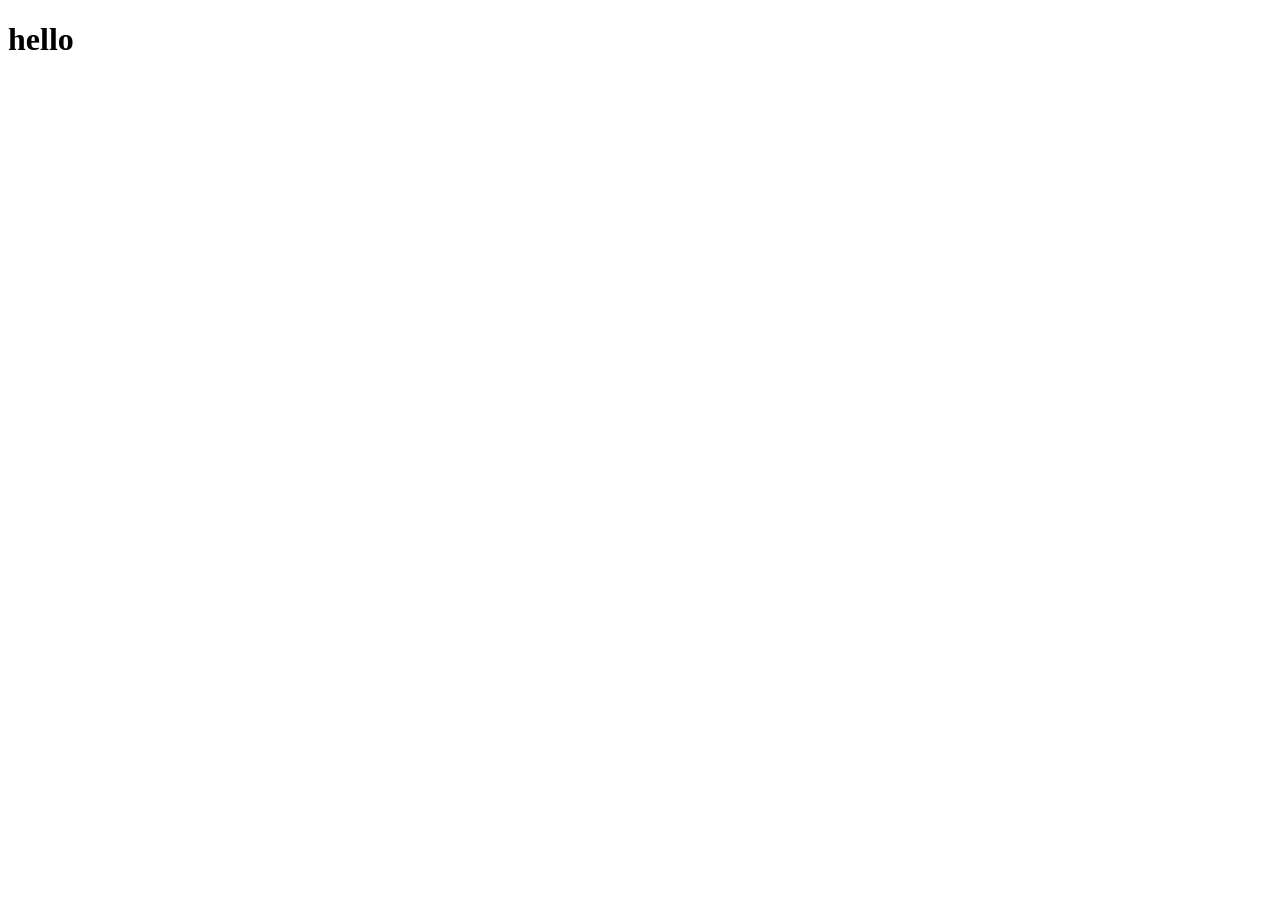
==== index.html @ aba77a45 "index" ====
<!DOCTYPE html>
<html lang="en">

<head>
    <meta charset="UTF-8">
    <meta name="viewport" content="width=device-width, initial-scale=1.0">
    <title>Document</title>
</head>

<body>
    <h1>hello</h1>
</body>

</html>
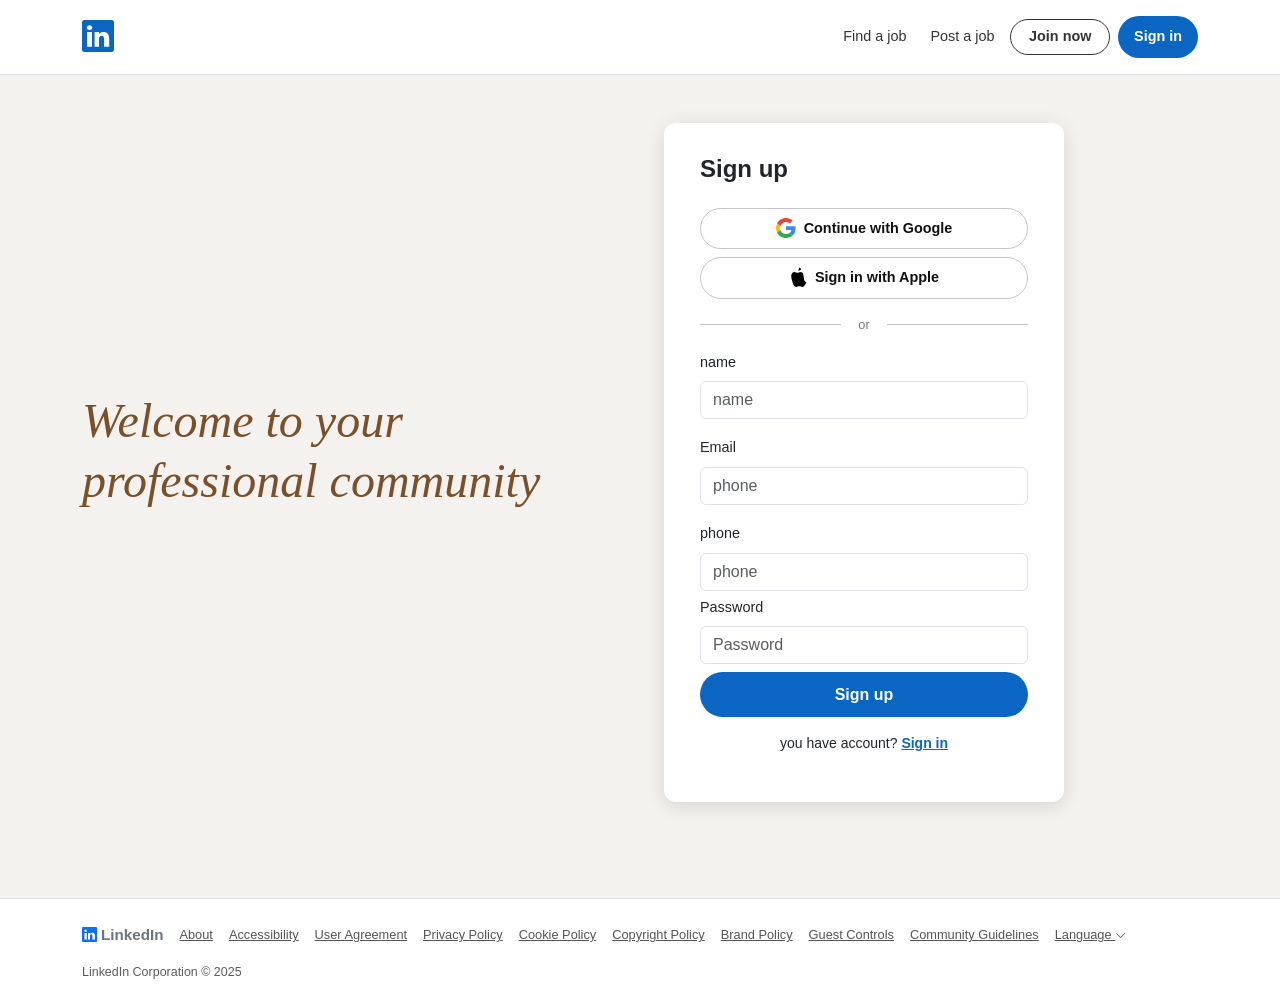
==== commit a85a3fd8: "index" ====
--- a/index.html
+++ b/index.html
@@ -2,13 +2,166 @@
 <html lang="en">
 
 <head>
-    <meta charset="UTF-8">
-    <meta name="viewport" content="width=device-width, initial-scale=1.0">
-    <title>Document</title>
+    <meta charset="UTF-8" />
+    <meta name="viewport" content="width=device-width, initial-scale=1.0" />
+    <title>LinkedIn – Login</title>
+
+    <link href="https://cdn.jsdelivr.net/npm/bootstrap@5.3.3/dist/css/bootstrap.min.css" rel="stylesheet" />
+    <link href="https://cdn.jsdelivr.net/npm/bootstrap-icons@1.11.3/font/bootstrap-icons.css" rel="stylesheet" />
+    <link href="https://fonts.googleapis.com/css2?family=Source+Serif+4:ital,wght@0,400;0,600;1,400&display=swap"
+        rel="stylesheet" />
+
+    <link rel="stylesheet" href="/css/login.css">
 </head>
 
 <body>
-    <h1>hello</h1>
+
+    <!-- ════════════════════════ NAVBAR ════════════════════════ -->
+    <nav class="li-nav navbar navbar-expand-lg bg-white border-bottom">
+        <div class="container">
+            <a class="navbar-brand fw-bold" href="#">
+                <i class="bi bi-linkedin"></i>
+            </a>
+
+            <button class="navbar-toggler border-0 shadow-none" type="button" data-bs-toggle="collapse"
+                data-bs-target="#navMenu" aria-controls="navMenu" aria-expanded="false" aria-label="Toggle navigation">
+                <span class="navbar-toggler-icon"></span>
+            </button>
+
+            <div class="collapse navbar-collapse" id="navMenu">
+                <ul class="navbar-nav ms-auto align-items-lg-center gap-lg-2 mt-3 mt-lg-0">
+                    <li class="nav-item"><a href="#" class="nav-link">Find a job</a></li>
+                    <li class="nav-item"><a href="#" class="nav-link">Post a job</a></li>
+                    <li class="nav-item mt-2 mt-lg-0">
+                        <a href="/views/signup.html" class="btn btn-join fw-semibold w-100">Join now</a>
+                    </li>
+                    <li class="nav-item mt-2 mt-lg-0">
+                        <a href="/views/login.html" class="btn btn-signin px-3 w-100" style="font-size:.9rem;">Sign
+                            in</a>
+                    </li>
+                </ul>
+            </div>
+        </div>
+    </nav>
+
+    <!-- ════════════════════════ HERO ════════════════════════ -->
+    <main>
+        <div class="alert alert-success" style="display: none;" id="msg_success"></div>
+        <div class="alert alert-danger" style="display: none;" id="error"></div>
+        <div class="container py-5">
+            <div class="row align-items-center g-5">
+
+                <div class="col-lg-6 d-none d-lg-block">
+                    <p class="hero-tagline mb-4">
+                        Welcome to your<br>professional community
+                    </p>
+
+                </div>
+
+                <div class="col-lg-6 d-flex justify-content-center justify-content-lg-start">
+                    <div class="login-card">
+                        <h1 class="mb-4">Sign up</h1>
+
+                        <button class="btn-social w-100 mb-2">
+                            <svg width="20" height="20" viewBox="0 0 48 48" xmlns="http://www.w3.org/2000/svg">
+                                <path fill="#EA4335"
+                                    d="M24 9.5c3.54 0 6.71 1.22 9.21 3.6l6.85-6.85C35.9 2.38 30.47 0 24 0 14.62 0 6.51 5.38 2.56 13.22l7.98 6.19C12.43 13.72 17.74 9.5 24 9.5z" />
+                                <path fill="#4285F4"
+                                    d="M46.98 24.55c0-1.57-.15-3.09-.38-4.55H24v9.02h12.94c-.58 2.96-2.26 5.48-4.78 7.18l7.73 6c4.51-4.18 7.09-10.36 7.09-17.65z" />
+                                <path fill="#FBBC05"
+                                    d="M10.53 28.59c-.48-1.45-.76-2.99-.76-4.59s.27-3.14.76-4.59l-7.98-6.19C.92 16.46 0 20.12 0 24c0 3.88.92 7.54 2.56 10.78l7.97-6.19z" />
+                                <path fill="#34A853"
+                                    d="M24 48c6.48 0 11.93-2.13 15.89-5.81l-7.73-6c-2.18 1.48-4.97 2.31-8.16 2.31-6.26 0-11.57-4.22-13.47-9.91l-7.98 6.19C6.51 42.62 14.62 48 24 48z" />
+                                <path fill="none" d="M0 0h48v48H0z" />
+                            </svg>
+                            Continue with Google
+                        </button>
+                        <button class="btn-social w-100">
+                            <svg width="18" height="22" viewBox="0 0 24 28" xmlns="http://www.w3.org/2000/svg"
+                                fill="#000000">
+                                <path
+                                    d="M19.95 14.58c-.05 3.68 3.18 4.95 3.22 4.97-.03.1-.5 1.72-1.65 3.4-1.03 1.5-2.1 2.99-3.74 2.99-1.64 0-2.17-.98-4.04-.98-1.88 0-2.46.98-4.1.98-1.64 0-2.72-1.5-3.76-3.02C4.12 18.1 3 14.4 3 11.1c0-3.4 2.15-5.18 4.27-5.18 1.68 0 2.75 1.12 3.92 1.12 1.17 0 2.38-1.17 4.15-1.17 1.7 0 2.8 1.2 3.61 2.3z" />
+                                <path
+                                    d="M15.9 2.5c-.8.98-1.9 1.65-3.05 1.65-.25 0-.5-.03-.73-.08.75-.95 1.25-2.15 1.25-3.45 0-.25-.03-.5-.08-.73 1.1.15 2.05.75 2.61 1.61z" />
+                            </svg>
+                            Sign in with Apple
+                        </button>
+
+                        <div class="divider-text my-3">or</div>
+
+                        <div class="mt-3">
+                            <label class="form-label">name</label>
+                            <input type="text" class="form-control" placeholder="name" id="name" required />
+                        </div>
+                        <small id="name_error"></small>
+
+                        <div class="mt-3">
+                            <label class="form-label">Email</label>
+                            <input type="email" class="form-control" placeholder="phone" id="email" required />
+                        </div>
+                        <small id="email_error"></small>
+
+
+                        <div class="mt-3">
+                            <label class="form-label">phone</label>
+                            <input type="text" class="form-control" placeholder="phone" id="phone" required />
+                        </div>
+                        <small id="phone_error"></small>
+
+
+                        <div class="mt-1">
+                            <label class="form-label">Password</label>
+                            <input type="password" class="form-control" placeholder="Password" id="password" required />
+                        </div>
+                        <small id="password_error"></small>
+
+
+                        <button class="btn btn-signin w-100 mb-3 mt-2" id="signup">Sign up</button>
+
+                        <p class="text-center" style="font-size:.875rem;">
+                            you have account?
+                            <a href="#" class="join-link">Sign in</a>
+                        </p>
+                    </div>
+                </div>
+
+            </div>
+        </div>
+    </main>
+
+    <!-- ════════════════════════ FOOTER ════════════════════════ -->
+    <footer class="border-top mt-5 py-4 bg-white">
+        <div class="container">
+            <div class="row align-items-center g-3">
+                <div class="col-auto">
+                    <span class="fw-bold text-secondary" style="font-size:.95rem;">
+                        <i class="bi bi-linkedin text-primary me-1"></i>LinkedIn
+                    </span>
+                </div>
+                <div class="col">
+                    <div class="d-flex flex-wrap gap-3">
+                        <a href="#">About</a>
+                        <a href="#">Accessibility</a>
+                        <a href="#">User Agreement</a>
+                        <a href="#">Privacy Policy</a>
+                        <a href="#">Cookie Policy</a>
+                        <a href="#">Copyright Policy</a>
+                        <a href="#">Brand Policy</a>
+                        <a href="#">Guest Controls</a>
+                        <a href="#">Community Guidelines</a>
+                        <a href="#">Language <i class="bi bi-chevron-down" style="font-size:.7rem;"></i></a>
+                    </div>
+                </div>
+            </div>
+            <p class="text-muted mt-3 mb-0" style="font-size:.78rem;">
+                LinkedIn Corporation &copy; 2025
+            </p>
+        </div>
+    </footer>
+
+    <script src="https://cdn.jsdelivr.net/npm/bootstrap@5.3.3/dist/js/bootstrap.bundle.min.js"></script>
+    <script src="/js/general.js"></script>
+    <script src="/js/index.js"></script>
 </body>
 
 </html>
--- a/css/login.css
+++ b/css/login.css
@@ -0,0 +1,167 @@
+:root {
+    --li-blue: #0a66c2;
+    --li-dark: #004182;
+    --li-bg: #f3f2ef;
+    --li-border: #c5c5c5;
+}
+
+body {
+    background-color: var(--li-bg);
+    font-family: -apple-system, BlinkMacSystemFont, "Segoe UI", Roboto, sans-serif;
+}
+
+/* ── NAV ── */
+.li-nav .navbar-brand {
+    color: var(--li-blue);
+    font-size: 2rem;
+}
+
+.li-nav .nav-link {
+    color: #333;
+    font-size: 0.9rem;
+}
+
+.li-nav .btn-join {
+    border: 1px solid #333;
+    border-radius: 1.5rem;
+    font-size: 0.9rem;
+    padding: 0.4rem 1.1rem;
+    color: #333;
+}
+
+.li-nav .btn-join:hover {
+    background: #e8e8e8;
+}
+
+/* ── HERO / TAGLINE ── */
+.hero-tagline {
+    font-family: "Source Serif 4", Georgia, serif;
+    font-size: clamp(1.6rem, 4vw, 3rem);
+    font-style: italic;
+    color: #7a4f29;
+    line-height: 1.25;
+    white-space: nowrap;
+}
+
+.hero-img {
+    width: 100%;
+    max-width: 480px;
+    border-radius: 0.5rem;
+    object-fit: cover;
+}
+
+/* ── LOGIN CARD ── */
+.login-card {
+    background: #fff;
+    border-radius: 0.75rem;
+    box-shadow: 0 4px 20px rgba(0, 0, 0, 0.12);
+    padding: 2rem 2.25rem;
+    max-width: 400px;
+    width: 100%;
+}
+
+.login-card h1 {
+    font-size: 1.5rem;
+    font-weight: 600;
+}
+
+.btn-social {
+    border: 1px solid var(--li-border);
+    border-radius: 1.5rem;
+    font-weight: 600;
+    font-size: 0.9rem;
+    padding: 0.55rem 1rem;
+    background: #fff;
+    color: #111;
+    display: flex;
+    align-items: center;
+    justify-content: center;
+    gap: 0.5rem;
+    transition: background 0.15s;
+}
+
+small {
+    color: red;
+}
+
+.btn-social:hover {
+    background: #f5f5f5;
+}
+
+.divider-text {
+    font-size: 0.8rem;
+    color: #777;
+    position: relative;
+    text-align: center;
+}
+
+.divider-text::before,
+.divider-text::after {
+    content: "";
+    position: absolute;
+    top: 50%;
+    width: 43%;
+    height: 1px;
+    background: var(--li-border);
+}
+
+.divider-text::before {
+    left: 0;
+}
+
+.divider-text::after {
+    right: 0;
+}
+
+.form-control:focus {
+    border-color: var(--li-blue);
+    box-shadow: 0 0 0 3px rgba(10, 102, 194, 0.15);
+}
+
+.form-label {
+    font-size: 0.9rem;
+    font-weight: 500;
+}
+
+.btn-signin {
+    background: var(--li-blue);
+    color: #fff;
+    border-radius: 1.5rem;
+    font-weight: 600;
+    padding: 0.65rem;
+    border: none;
+    transition: background 0.2s;
+}
+
+.btn-signin:hover {
+    background: var(--li-dark);
+    color: #fff;
+}
+
+.forgot-link {
+    font-size: 0.85rem;
+    color: var(--li-blue);
+}
+
+.forgot-link:hover {
+    text-decoration: underline;
+}
+
+.join-link {
+    color: var(--li-blue);
+    font-weight: 600;
+}
+
+.join-link:hover {
+    text-decoration: underline;
+}
+
+/* ── FOOTER ── */
+footer a {
+    color: #555;
+    font-size: 0.8rem;
+}
+
+footer a:hover {
+    color: var(--li-blue);
+}
